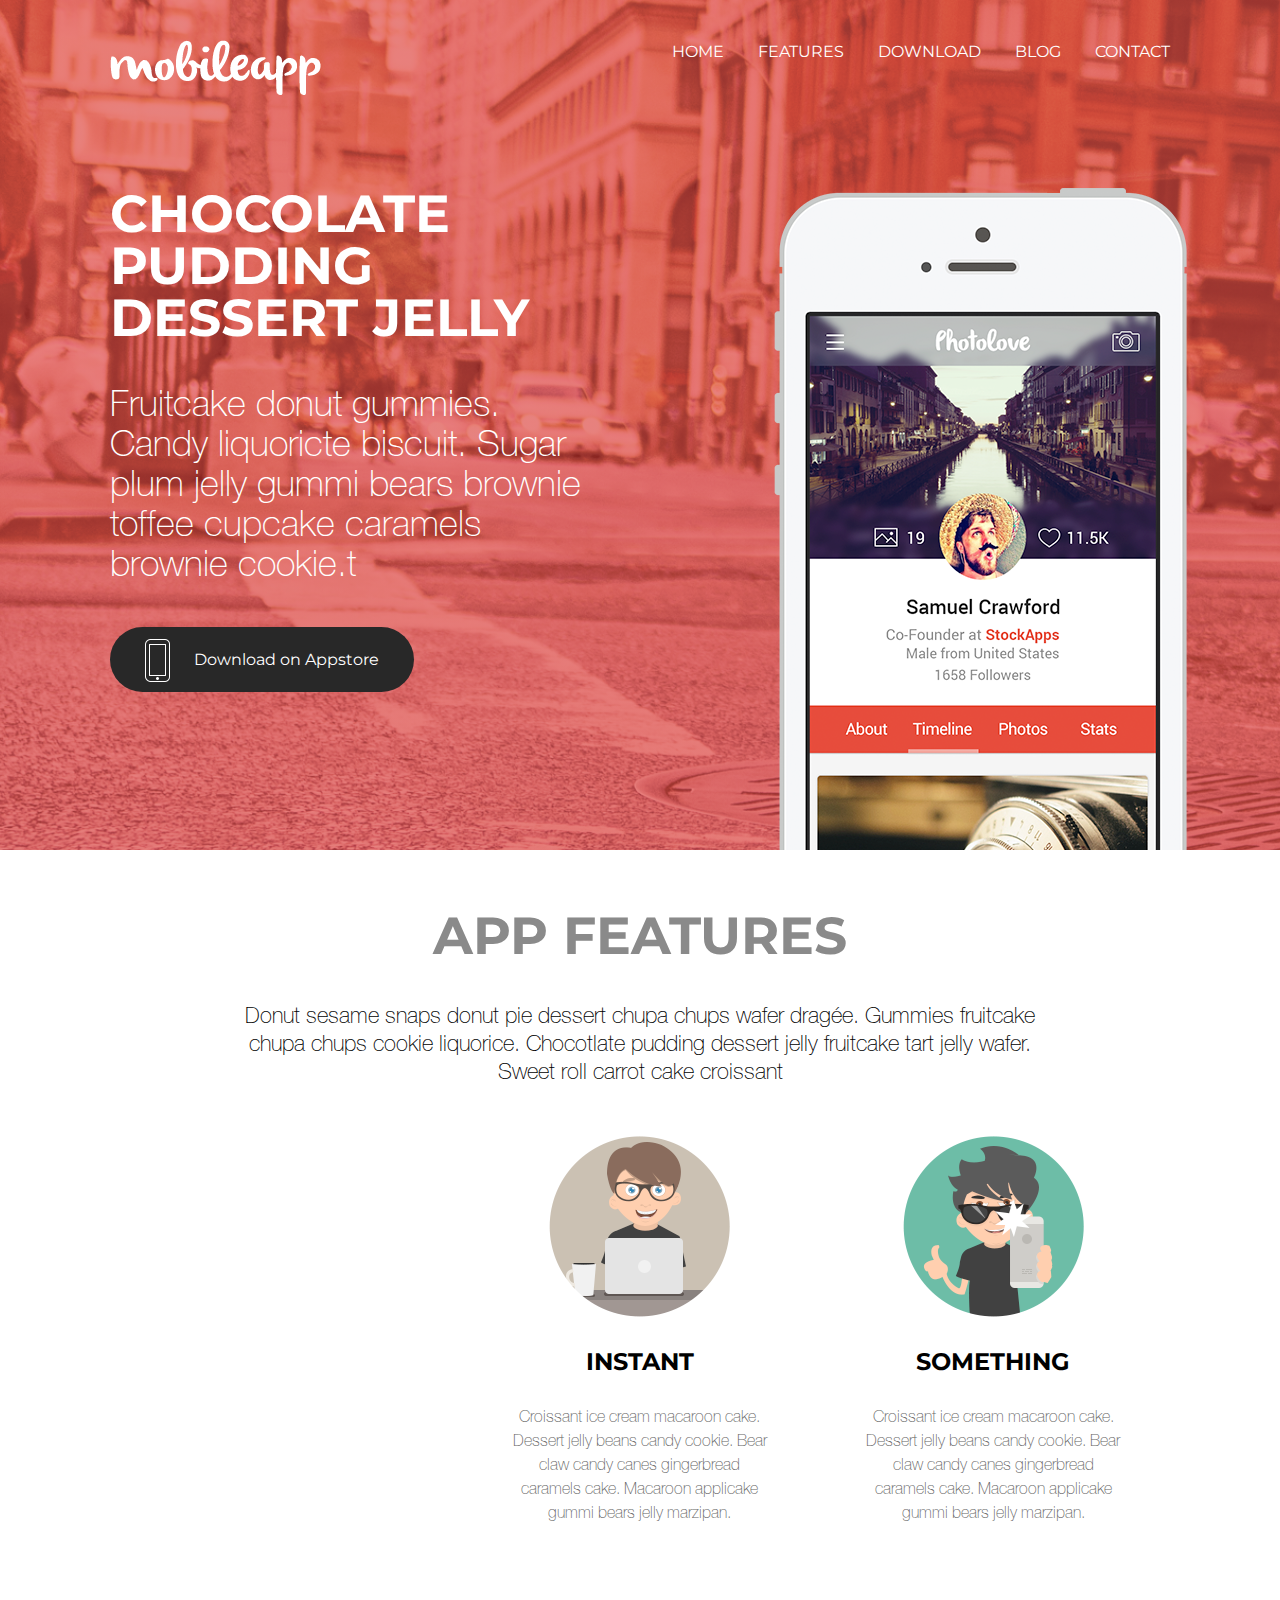
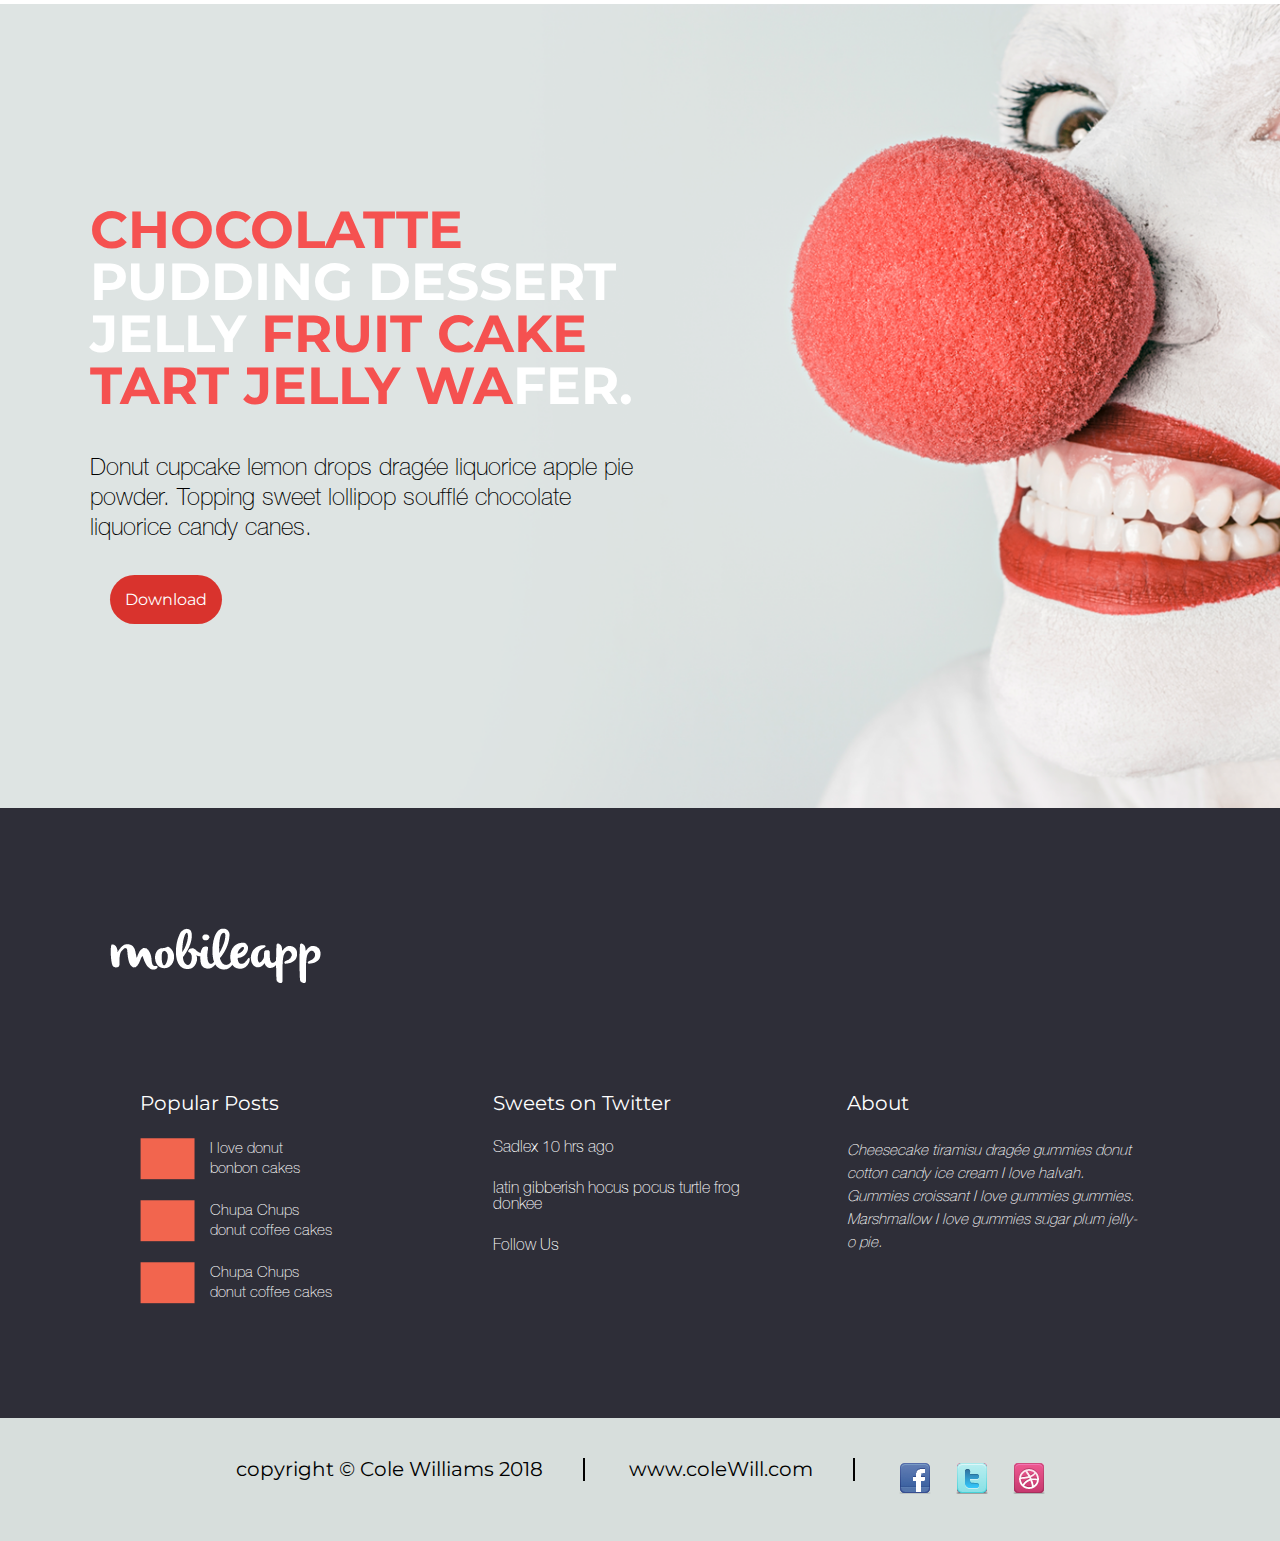
==== docs/index.html @ 58834c25 "again" ====
<!DOCTYPE html>
<!--[if lt IE 7]>      <html class="no-js lt-ie9 lt-ie8 lt-ie7"> <![endif]-->
<!--[if IE 7]>         <html class="no-js lt-ie9 lt-ie8"> <![endif]-->
<!--[if IE 8]>         <html class="no-js lt-ie9"> <![endif]-->
<!--[if gt IE 8]><!--> <html class="no-js"> <!--<![endif]-->
    <head>
        <meta charset="utf-8">
        <!-- sets display in edge mode, internet explorer ste to highest setting -->
        <meta http-equiv="X-UA-Compatible" content="IE=edge, chrome=1"> 
        <title>PSD to HTML5</title>
        <meta name="description" content=""> 
        <!-- optimization for mobile devices -->
        <meta name="viewport" content="width=device-width, initial-scale=1">

        <!-- Respond.js and HTML5 Shiv -->
        <!--[if lt IE 9]>
            <script src="https://cdnjs.cloudflare.com/ajax/libs/html5shiv/3.7.3/html5shiv-printshiv.js"></script>
            <script src="https://cdnjs.cloudflare.com/ajax/libs/respond.js/1.4.2/respond.min.js"></script>
        <![endif]-->
        <link rel="stylesheet" href="css/reset.css">
        <link rel="stylesheet" href="css/animate.css">
        <link rel="stylesheet" href="css/style.css">

        <!-- Google Fonts -->
        <link href="https://fonts.googleapis.com/css?family=Montserrat:400,700" rel="stylesheet">
        
    </head>
    <body>
         <!--[if lt IE 7]>
            <p class="browsehappy">You are using an <strong>outdated</strong> browser. Please <a href="#">upgrade your browser</a> to improve your experience.</p>
        <![endif]-->
    
        <section id="hero">
            <div class="container">
                    <div class="logo alignLeft">
                        <a href="/"><img src="img/logo.png" class="logo-img"></a>
                    </div>
                    <nav class="navbar alignRight">
                        <ul class="nav">
                            <li><a href="/">Home</a></li>
                            <li><a href="/">Features</a></li>
                            <li><a href="/">Download</a></li>
                            <li><a href="/">Blog</a></li>
                            <li><a href="/">Contact</a></li>
                        </ul>
                    </nav>
                    <div class="cta">
                        <div class="imgs js-wp-2">
                            <img src="img/phone-off-no-btn.png" class="iphone-off">
                            <img src="img/iphone-screen.png" class="iphone-screen js-wp-3">
                           
                            <img src="img/iphone-btn.png" class="iphone-btn">
                            
                            
                        </div>
                        <div class="cta-info">
                            <h2>Chocolate Pudding Dessert Jelly</h2>
                            <p class="hero-para">
                                    Fruitcake donut gummies. Candy liquoricte biscuit. Sugar plum jelly gummi bears brownie toffee cupcake caramels brownie cookie.t
                            </p>
                            <a href="/" class="cta-button"><img class="phone-icon"src="img/phone-icon.png" alt=""> Download on Appstore</a>
                        </div>
                        <!-- cta -->
                    </div>
            <!-- container -->
            </div>
        <!-- section #hero --> 
        </section>
        
        <section id="app-features">
            <div class="container">
                <h2 class="app-features">
                    App Features
                </h2>
                <p class="p-features">
                        Donut sesame snaps donut pie dessert chupa chups wafer dragée. Gummies fruitcake chupa chups cookie liquorice. Chocotlate pudding dessert jelly fruitcake tart jelly wafer. Sweet roll carrot cake croissant
                </p>
                <div class="row">
                    <div class="col-4-app wow fadeInLeft" data-wow-offset="50">
                        <img src="img/col-1.png" alt="">
                        <h3>
                            Scalable
                        </h3>
                        <p>
                            Croissant ice cream macaroon cake. Dessert jelly beans candy cookie. Bear claw candy canes gingerbread caramels cake. Macaroon applicake gummi bears jelly marzipan.
                        </p>
                    </div>
                    <div class="col-4-app">
                        <img src="img/col-2.png" alt="">
                        <h3>
                            Instant
                        </h3>
                        <p>
                            Croissant ice cream macaroon cake. Dessert jelly beans candy cookie. Bear claw candy canes gingerbread caramels cake. Macaroon applicake gummi bears jelly marzipan. 
                         </p>
                    </div>
                    <div class="col-4-app">
                        <img src="img/col-3.png" alt="">
                        <h3>
                            Something
                        </h3>
                        <p>
                            Croissant ice cream macaroon cake. Dessert jelly beans candy cookie. Bear claw candy canes gingerbread caramels cake. Macaroon applicake gummi bears jelly marzipan.           
                        </p>
                    </div>
                   
                </div>
            </div>
        </section>

        <!-- clown section -->
        <section id="nose">
            <div class="container">
                <div class="download-info">
                    <h2><span class="reddish">Chocolatte</span> pudding 
                            dessert jelly <span class="reddish">fruit cake tart jelly wa</span>fer.
                    </h2>
                    <p class="nose-p">
                            Donut cupcake lemon drops dragée liquorice apple pie powder. Topping sweet lollipop soufflé chocolate liquorice candy canes. 
                    </p>
                    <a href="/" class="download-btn">Download</a>
                </div>
            </div>
        </section>
<!-- footer -->
        <footer>
            <div class="container">
                <div class="logo-footer">
                    <img src="img/logo.png" alt="" class="footer-logo">
                </div>
    
                <div class="col-4-footer">
                    <h4>Popular Posts</h4>
                    <ul class="ul-posts">
                        <li class="reddish-bg">I love donut <span class="block">bonbon cakes</span></li>
                        <li class="reddish-bg">Chupa Chups <span class="block">donut coffee cakes</span> </li>
                        <li class="reddish-bg">Chupa Chups <span class="block">donut coffee cakes</span> </li>
                    </ul>
                </div>

                <div class="col-4-footer">
                     <h4>Sweets on Twitter</h4>
                     <div class="ul-tweets">
                            <li>Sadlex 10 hrs ago</li>
                            <li>latin gibberish hocus pocus turtle frog donkee</li>
                            <li>Follow Us</li>
                        </div>
                </div>
                <div class="col-4-footer">
                        <h4>About</h4>
                        <p class="p-about">
                            Cheesecake tiramisu dragée gummies donut cotton candy ice cream I love halvah. Gummies croissant I love gummies gummies. Marshmallow I love gummies sugar plum jelly-o pie. 
                        </p>
                </div>
            </div>
        </footer>

        <section class="copyright">
            <div class="container">
                <p class="inline cr">copyright &copy; Cole Williams 2018</p>
                <p class="inline me"> www.coleWill.com</p>
                <div class="inline images">
                    <img src="img/facebook_32.png" alt="" class="fb">
                    <img src="img/twitter_32.png" alt="" class="tw">
                    <img src="img/dribble_32.png" alt="" class="db">
                </div>
            </div>
        </section>

             
        
        
        <script src="js/jquery-3.1.0.min.js"></script>
        <script src="js/jquery.waypoints.min.js"></script>
        <script src="js/wow.min.js"></script>
        <script src="js/main.js"></script>
    </body>
</html>
---- docs/css/style.css ----
/* Helper Class */
.alignLeft{
    float: left;
}
.alignRight{
    float:right;
}
.margin-bottom-10{
    margin-bottom: 10px;
}
.margin-bottom-20{
    margin-bottom: 20px;
}
.margin-bottom-30{
    margin-bottom: 30px;
}
.margin-bottom-40{
    margin-bottom: 40px;
}
strong, 
b{
    font-weight:700px;
}
em, 
i{
    font-style: italic;
}
p, ul li,
ol li
{
    font-size:16px;
    line-height:23px;
    margin-bottom:20px;
}
/* Helper Class */ /* Helper Class */ /* Helper Class */ /* Helper Class */

/* forces all elements to behave like border boxes */
* {
    box-sizing:border-box;
}

body{
    font-family: 'Montserrat', sans-serif;
}



@font-face{
    font-family: 'HelveticaNeue-Thin';
    src: local('HelveticaNeue-Thin.otf'), url('HelveticaNeue-Thin.otf') format('opentype');
}

#hero{
    height: 850px;
    /* linear gradien is Top, to Bottom */
    background-image: linear-gradient(rgba(218,51,46, 0.6), 
    rgba(218,51,46,0.6)), url("../img/hero-bg.png");
    background-size: cover;
    background-position: center;
    background-attachment: fixed;
    overflow: hidden;
}
.container{
    /* PSD measurement */
    max-width:1100px;
    max-height:850px;
    width:100%;
    /* margin: top/bottom left/right */
    margin: 0 auto;
    /* Allows Child Divs to have changed positioning */
    position: relative;
    padding: 40px 20px;
}
h2{
    font-size: 52px;
    font-weight: 700;
    text-transform: uppercase;
}

.nav li{
    display: inline-block;
}
.nav li a{
    color:white;
    text-transform: uppercase;
    text-decoration: none;
    margin-left:30px;
    padding-bottom:3px;
    border-bottom: 4px solid white transparent;
}

.nav li a:hover{
    border-bottom: 4px solid white;
    transition: border-bottom 0.3s, color 0.1s;
}

#hero h2{
    color:white;
    margin-bottom: 40px;
}


.cta{
    display:inline-block;
    margin-top: 90px;
    /* needed for child .imgs position:absolute */
    position:relative;  
}
.imgs{
    float: right;
    position: absolute;
    right: -185px;
    /* The img div collapse to upper right w/o these */
    height:663px;
    width:600px;
    /* cuts of the phone bottom */
    overflow:hidden;
}
    
/* .iphone{
    width:85%;
    position: relative;
    margin-bottom: -240px;
} */
.cta-info{
    width:60%;
    padding-right: 150px;
    float:left;
    
}
.hero-para{
    font-size: 36px;
    line-height: 40px;
    font-family: 'HelveticaNeue-Thin';
    color:white;
    margin-bottom:55px;
}
.cta-button{
    padding: 23px 35px;
    background: #282828;
    color:white;
    text-decoration: none;
    border-radius: 50px;
    transition: 0.3s;
}
.cta-button:hover {
    background: #383737;
    transition: 0.3s;
}
.phone-icon{
    vertical-align: middle;
    padding-right: 20px;
}

/* APP FEATURES */

#app-features .container{
    /* centers all content */
    text-align: center;
    padding:60px 20px;
}

#app-features h2{
    color:#8a8a8a;
    margin-bottom:40px;
}
.p-features{
    font-family: 'HelveticaNeue-Thin';
    font-size:22px;
    line-height: 28px;
    padding: 0px 130px;
}
.col-4-app{
    width:33.33%;
    float: left;
    padding: 0px 45px;
}
.col-4-app p{
    font-family:  'HelveticaNeue-Thin';
    line-height: 24px;
}
.row{
    /* gives the row the proper height 
    when using 'float' on the children */
    overflow: hidden;
    margin-top:50px;
}
.row h3{
    font-size: 24px;
    text-transform: uppercase;
    font-weight: 700;
    margin: 30px 0;
}
.row p{
    color: #646464;
}

/* Nose Section */

#nose{
    background-image: url('../img/clown-bckgrnd.png');
    background-size: cover;
    background-position: center;
}
#nose .container{
   padding: 0 0;
}
.download-info{
    width:50%;
    padding:200px 0;
}
#nose h2{
    margin-bottom: 40px;
    color: white;
}

.nose-p{
    font-size: 24px;
    line-height: 30px;
    font-family: 'HelveticaNeue-Thin';
    padding-bottom: 30px;
}
.download-btn{
    padding:15px;
    background: #d9332d;
    border-radius:50px;
    color:white;
    text-decoration: none;
    margin-left: 20px;
}
.download-btn:hover {
    background: #d9332d;
    transition: 0.3s;
}
.reddish{
    color:#f55150;
}

/* FOOTER */
footer{
    background: #2e2e38;
    color: #ffffff;
    height:610px;
}
footer .container{
    padding: 120px 20px;
}
footer h4{
    font-size:20px;
}
footer p{
    font-family: 'HelveticaNeue-Thin';
}
.ul-posts li{
    font-size: 15px;
    line-height: 20px;
    padding-left: 70px;
}
.col-4-footer{
    width: 33.33%;
    float: left;
    margin-top:77px;
    padding:30px;
}
.ul-posts, .ul-tweets{
    margin-top: 25px;
    font-family: 'HelveticaNeue-Thin';
}
.reddish-bg{
    background: url('../img/rectangle.png') no-repeat;
    height: 42px;
}
.block{
    display: block;
}

.p-about{
    font-size: 15px;
    font-style: italic;
    margin-top: 25px;
}
.ul-tweets li{
    list-style: none;
    margin-bottom: 25px;
}
.smallText {
    font-size: 11px;
    margin-top: 5px;
}

/* COPYRIGHT */
.copyright{
    background: #d7dedc;
}

.copyright .container{
    padding: 40px;  
    text-align: center;
}
.inline{
    display: inline-block;
    font-size: 20px;
    vertical-align: middle;
}
.copywright .images{
    margin-bottom: 5px;
    vertical-align: 0;
}
.cr,
.me{
    margin-right: 40px;
    border-right: 2px solid black;
    padding-right: 40px;
}

.fb,
.tw
{
    margin-right: 20px;
}

/* Animate.css */
.iphone-off{
    position: absolute;
    right:90px;
}
.iphone-screen{
    position: absolute;
    right:90px;
}
.iphone-btn{
    position: absolute;
    top:0px;
    right:229px;
    
}
.js-wp-2{
    opacity:0;
}
.js-wp-2.animated{
    opacity:1;
}

.js-wp-3{
    opacity:0;
    animation-delay: 2.7s;
}
.js-wp-3.animated{
    opacity:1;
}
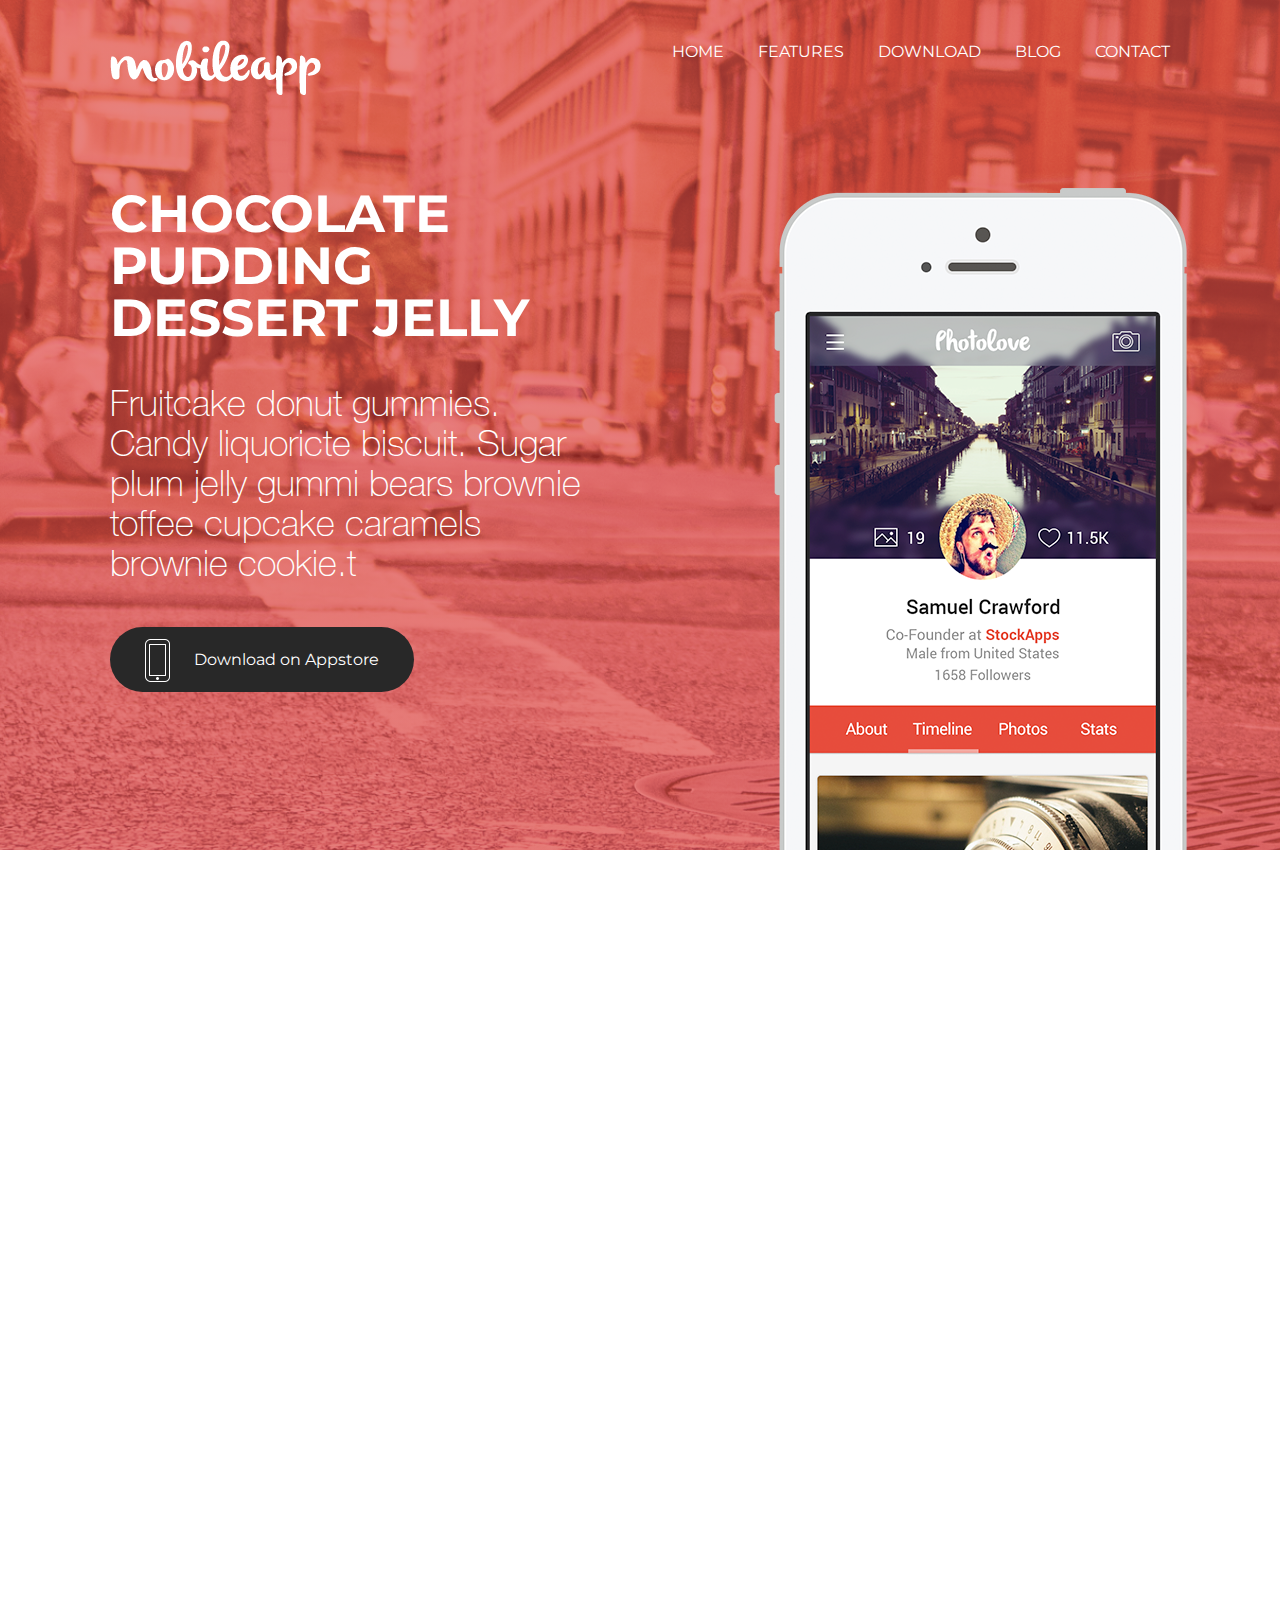
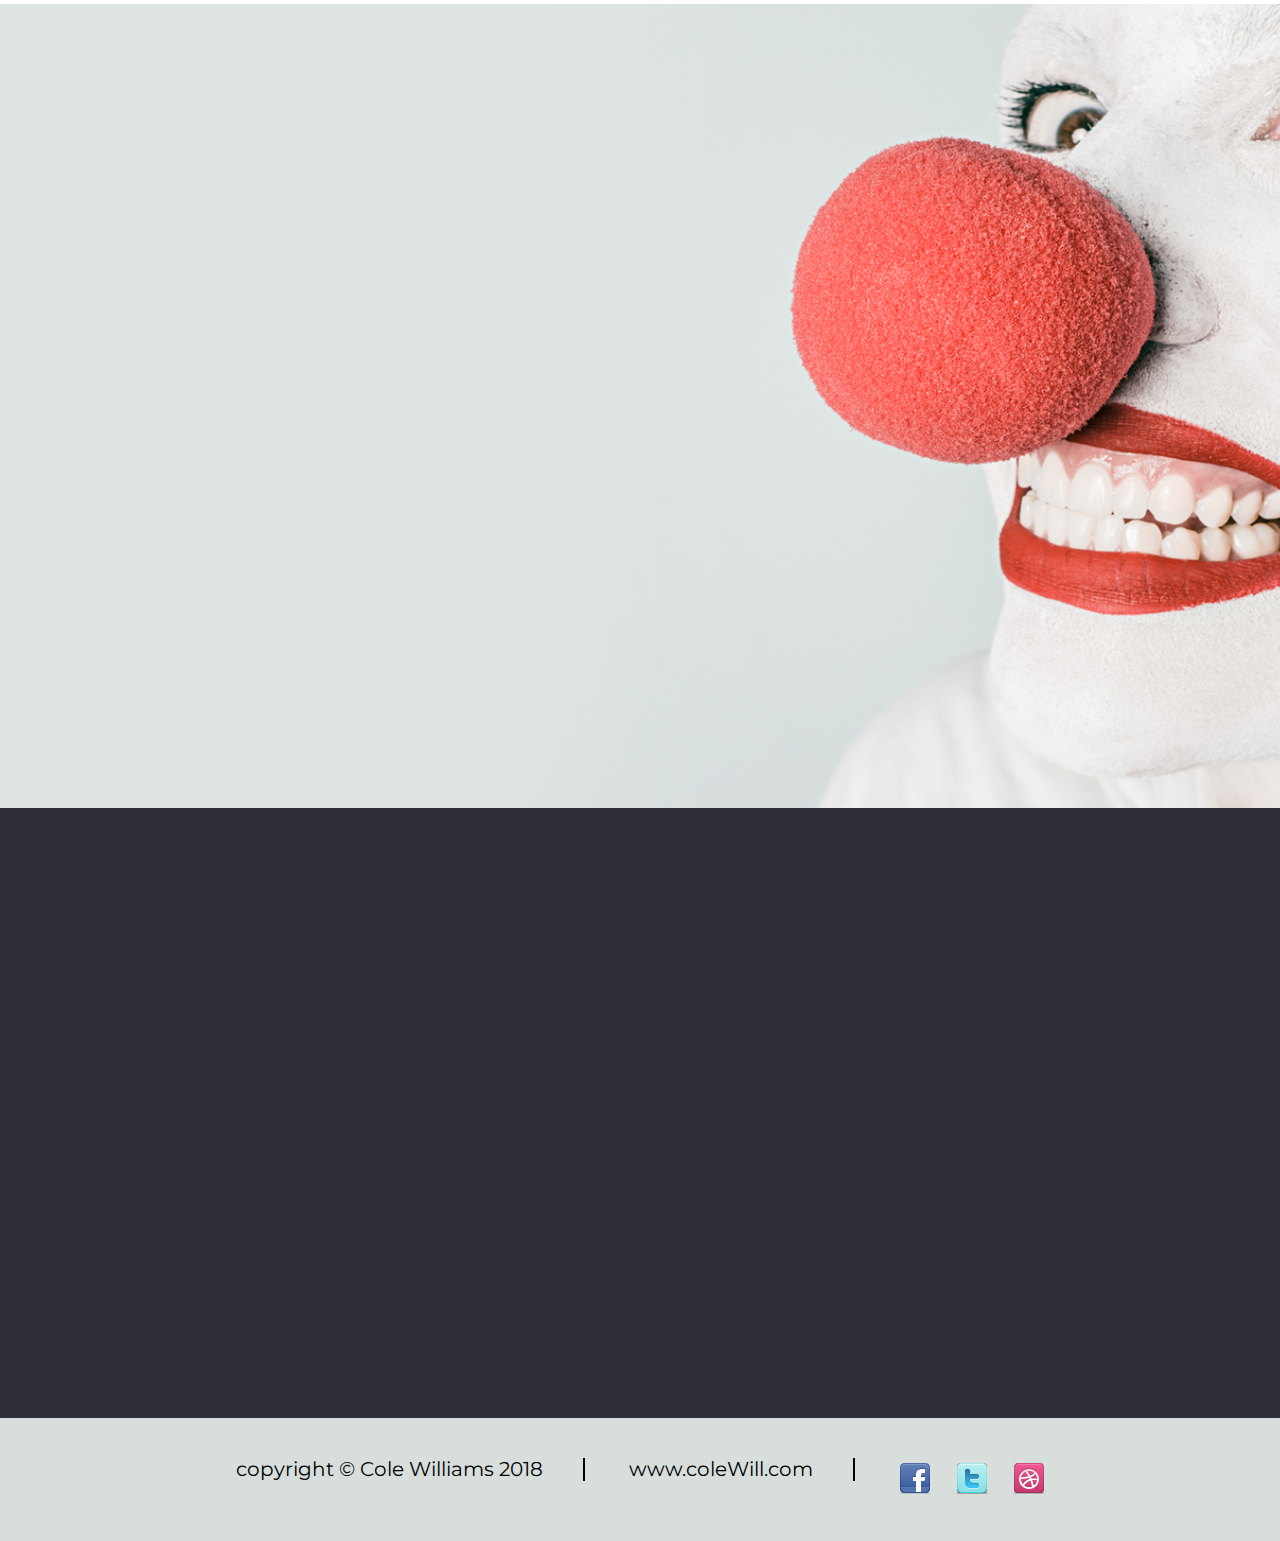
==== commit f5e130d2: "updated animations" ====
--- a/docs/index.html
+++ b/docs/index.html
@@ -32,16 +32,16 @@
     
         <section id="hero">
             <div class="container">
-                    <div class="logo alignLeft">
+                    <div class="logo alignLeft wow fadeInLeft" data-wow-delay=".3s">
                         <a href="/"><img src="img/logo.png" class="logo-img"></a>
                     </div>
                     <nav class="navbar alignRight">
                         <ul class="nav">
-                            <li><a href="/">Home</a></li>
-                            <li><a href="/">Features</a></li>
-                            <li><a href="/">Download</a></li>
-                            <li><a href="/">Blog</a></li>
-                            <li><a href="/">Contact</a></li>
+                            <li class="wow fadeInRight" data-wow-delay="1.5s"><a href="/">Home</a></li>
+                            <li class="wow fadeInRight" data-wow-delay="2s"><a href="/">Features</a></li>
+                            <li class="wow fadeInRight" data-wow-delay="2.5s"><a href="/">Download</a></li>
+                            <li class="wow fadeInRight" data-wow-delay="3s"><a href="/">Blog</a></li>
+                            <li class="wow fadeInRight" data-wow-delay="3.5s"><a href="/">Contact</a></li>
                         </ul>
                     </nav>
                     <div class="cta">
@@ -54,11 +54,11 @@
                             
                         </div>
                         <div class="cta-info">
-                            <h2>Chocolate Pudding Dessert Jelly</h2>
-                            <p class="hero-para">
+                            <h2 class="wow fadeInLeft" data-wow-delay=".7s">Chocolate Pudding Dessert Jelly</h2>
+                            <p class="hero-para wow fadeInLeft" data-wow-delay=".9s">
                                     Fruitcake donut gummies. Candy liquoricte biscuit. Sugar plum jelly gummi bears brownie toffee cupcake caramels brownie cookie.t
                             </p>
-                            <a href="/" class="cta-button"><img class="phone-icon"src="img/phone-icon.png" alt=""> Download on Appstore</a>
+                            <a href="/" class="cta-button wow fadeInLeft" data-wow-delay="1.5s"><img class="phone-icon"src="img/phone-icon.png" alt=""> Download on Appstore</a>
                         </div>
                         <!-- cta -->
                     </div>
@@ -69,14 +69,14 @@
         
         <section id="app-features">
             <div class="container">
-                <h2 class="app-features">
+                <h2 class="app-features wow fadeIn" data-wow-delay="4s">
                     App Features
                 </h2>
-                <p class="p-features">
+                <p class="p-features wow fadeIn" data-wow-delay="5s">
                         Donut sesame snaps donut pie dessert chupa chups wafer dragée. Gummies fruitcake chupa chups cookie liquorice. Chocotlate pudding dessert jelly fruitcake tart jelly wafer. Sweet roll carrot cake croissant
                 </p>
                 <div class="row">
-                    <div class="col-4-app wow fadeInLeft" data-wow-offset="50">
+                    <div class="col-4-app wow fadeInLeft" data-wow-offset="90" >
                         <img src="img/col-1.png" alt="">
                         <h3>
                             Scalable
@@ -85,7 +85,7 @@
                             Croissant ice cream macaroon cake. Dessert jelly beans candy cookie. Bear claw candy canes gingerbread caramels cake. Macaroon applicake gummi bears jelly marzipan.
                         </p>
                     </div>
-                    <div class="col-4-app">
+                    <div class="col-4-app wow fadeInLeft" data-wow-offset="90" data-wow-delay="1s">
                         <img src="img/col-2.png" alt="">
                         <h3>
                             Instant
@@ -94,7 +94,7 @@
                             Croissant ice cream macaroon cake. Dessert jelly beans candy cookie. Bear claw candy canes gingerbread caramels cake. Macaroon applicake gummi bears jelly marzipan. 
                          </p>
                     </div>
-                    <div class="col-4-app">
+                    <div class="col-4-app wow fadeInLeft" data-wow-offset="90" data-wow-delay="2s">
                         <img src="img/col-3.png" alt="">
                         <h3>
                             Something
@@ -111,11 +111,11 @@
         <!-- clown section -->
         <section id="nose">
             <div class="container">
-                <div class="download-info">
+                <div class="download-info wow fadeInLeft" data-wow-delay="1s" data-wow-offset="150">
                     <h2><span class="reddish">Chocolatte</span> pudding 
                             dessert jelly <span class="reddish">fruit cake tart jelly wa</span>fer.
                     </h2>
-                    <p class="nose-p">
+                    <p class="nose-p wow fadeInRight" data-wow-offset="100" data-wow-delay="1.3s">
                             Donut cupcake lemon drops dragée liquorice apple pie powder. Topping sweet lollipop soufflé chocolate liquorice candy canes. 
                     </p>
                     <a href="/" class="download-btn">Download</a>
@@ -125,11 +125,11 @@
 <!-- footer -->
         <footer>
             <div class="container">
-                <div class="logo-footer">
+                <div class="logo-footer wow fadeInLeft" data-wow-delay="1s">
                     <img src="img/logo.png" alt="" class="footer-logo">
                 </div>
     
-                <div class="col-4-footer">
+                <div class="col-4-footer wow fadeInLeft" data-wow-delay="1s">
                     <h4>Popular Posts</h4>
                     <ul class="ul-posts">
                         <li class="reddish-bg">I love donut <span class="block">bonbon cakes</span></li>
@@ -138,7 +138,7 @@
                     </ul>
                 </div>
 
-                <div class="col-4-footer">
+                <div class="col-4-footer wow fadeInLeft" data-wow-delay="1s">
                      <h4>Sweets on Twitter</h4>
                      <div class="ul-tweets">
                             <li>Sadlex 10 hrs ago</li>
@@ -146,7 +146,7 @@
                             <li>Follow Us</li>
                         </div>
                 </div>
-                <div class="col-4-footer">
+                <div class="col-4-footer wow fadeInLeft" data-wow-delay="1s">
                         <h4>About</h4>
                         <p class="p-about">
                             Cheesecake tiramisu dragée gummies donut cotton candy ice cream I love halvah. Gummies croissant I love gummies gummies. Marshmallow I love gummies sugar plum jelly-o pie. 
